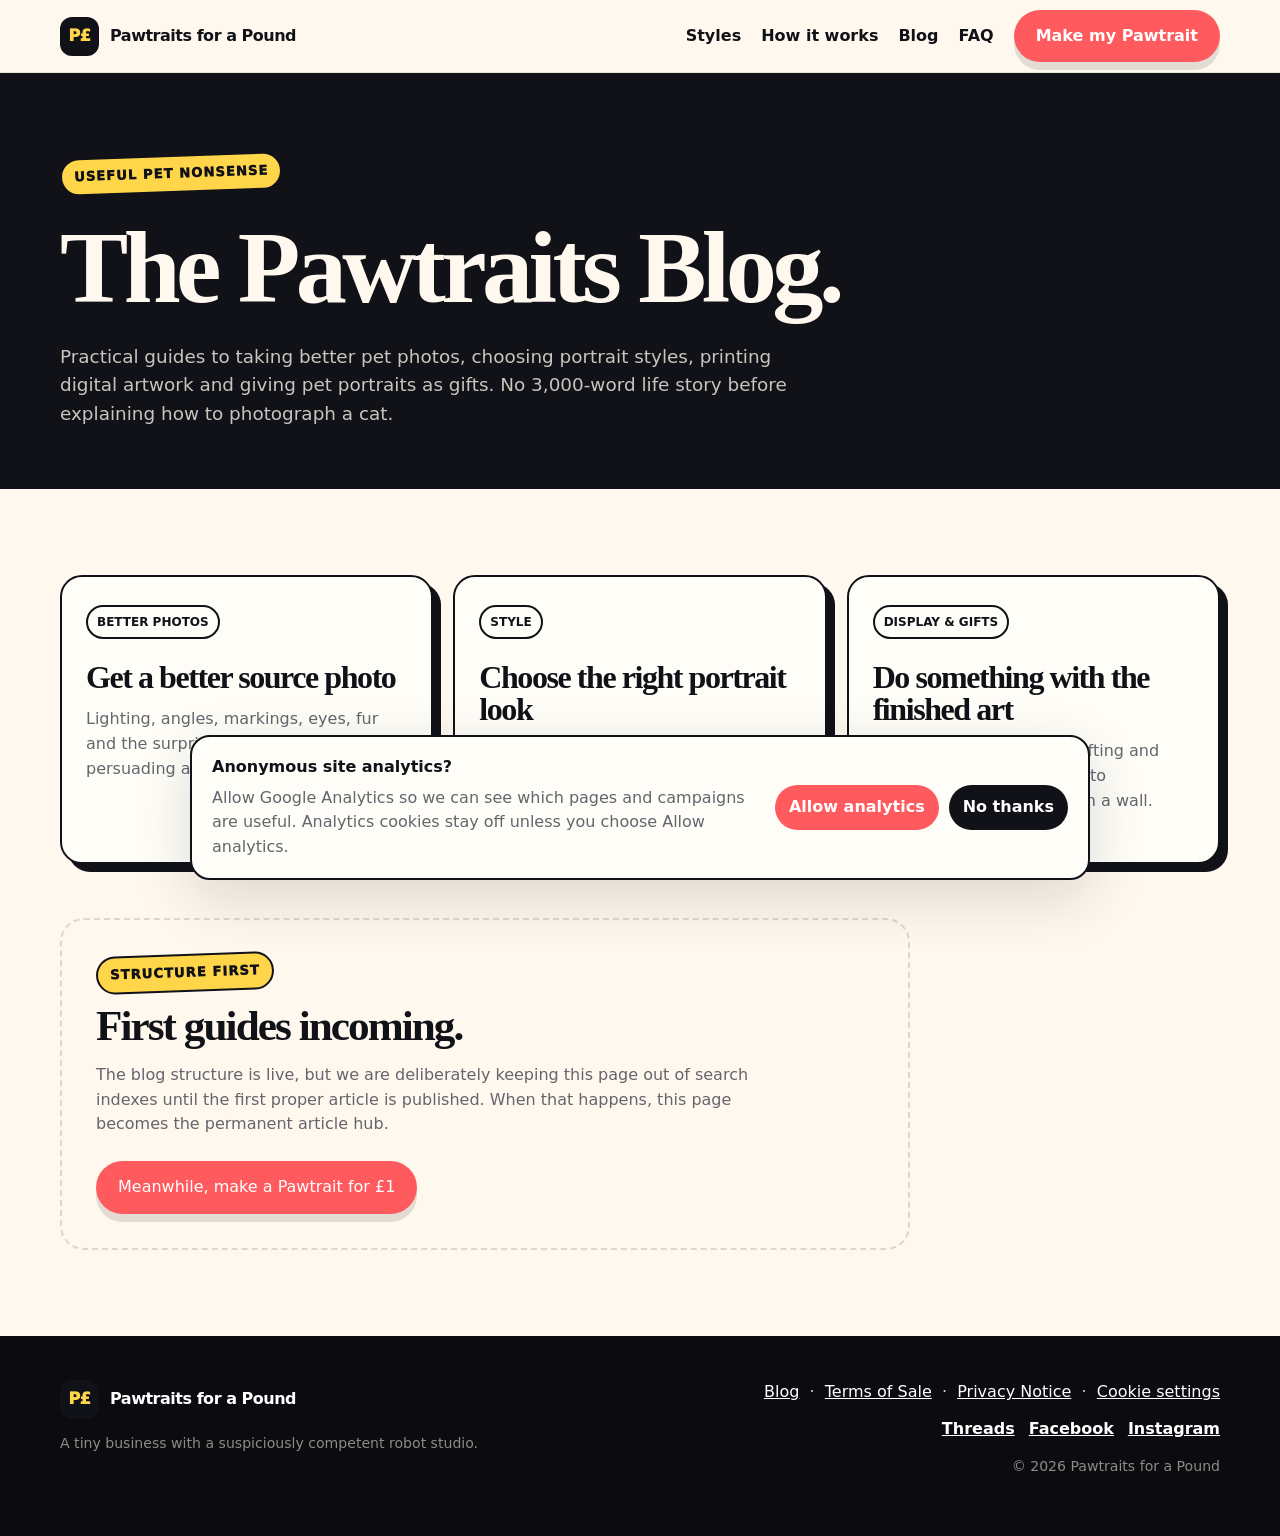
==== blog/index.html @ 9528f01d "Build Pawtraits blog structure and navigation" ====
<!doctype html>
<html lang="en-GB">
<head>
<!-- Google tag (gtag.js) -->
<script>
window.dataLayer = window.dataLayer || [];
function gtag(){dataLayer.push(arguments);}
gtag('consent', 'default', {
  'analytics_storage': 'denied',
  'ad_storage': 'denied',
  'ad_user_data': 'denied',
  'ad_personalization': 'denied'
});
try {
  if (localStorage.getItem('pawtraits_analytics_consent') === 'granted') {
    gtag('consent', 'update', {'analytics_storage': 'granted'});
  }
} catch (e) {}
</script>
<script async src="https://www.googletagmanager.com/gtag/js?id=G-D6NKF31LLG"></script>
<script>
gtag('js', new Date());
gtag('config', 'G-D6NKF31LLG');
</script>
<meta charset="utf-8">
<meta name="viewport" content="width=device-width,initial-scale=1">
<title>Pawtraits Blog | Pet photos, portrait styles and pet art guides</title>
<meta name="description" content="Practical Pawtraits guides to better pet photos, portrait styles, digital pet art, printing, framing and pet portrait gifts.">
<link rel="canonical" href="https://pawtraitsforapound.co.uk/blog/">
<meta name="robots" content="noindex,follow">
<meta property="og:type" content="website">
<meta property="og:title" content="Pawtraits Blog">
<meta property="og:description" content="Pet photos, portrait styles and useful pet-art guides without the ceremonial waffle.">
<meta property="og:url" content="https://pawtraitsforapound.co.uk/blog/">
<meta property="og:image" content="https://pawtraitsforapound.co.uk/assets/og.jpg">
<link rel="icon" href="/assets/favicon.svg" type="image/svg+xml">
<link rel="stylesheet" href="/styles.css">
<script type="application/ld+json">{"@context":"https://schema.org","@type":"Blog","name":"Pawtraits Blog","url":"https://pawtraitsforapound.co.uk/blog/","publisher":{"@type":"Organization","name":"Pawtraits for a Pound","url":"https://pawtraitsforapound.co.uk/"}}</script>
</head>
<body>
<a class="skip" href="#main">Skip to content</a>
<header class="site-header"><div class="wrap nav"><a class="brand" href="/"><span class="brand-mark">P£</span><span>Pawtraits for a Pound</span></a><nav class="nav-links" aria-label="Main navigation"><a href="/#styles">Styles</a><a href="/#how">How it works</a><a href="/blog/" aria-current="page">Blog</a><a href="/#faq">FAQ</a><a class="btn" href="/#order">Make my Pawtrait</a></nav></div></header>
<main id="main">
<section class="blog-hero"><div class="wrap"><span class="eyebrow">Useful pet nonsense</span><h1>The Pawtraits Blog.</h1><p class="lede">Practical guides to taking better pet photos, choosing portrait styles, printing digital artwork and giving pet portraits as gifts. No 3,000-word life story before explaining how to photograph a cat.</p></div></section>
<section class="section blog-section"><div class="wrap">
<div class="blog-topics">
<article class="topic-card"><span class="badge">BETTER PHOTOS</span><h2>Get a better source photo</h2><p>Lighting, angles, markings, eyes, fur and the surprisingly difficult business of persuading an animal to face a camera.</p></article>
<article class="topic-card"><span class="badge">STYLE</span><h2>Choose the right portrait look</h2><p>Royal, Watercolour, Modern and Pop Art, plus practical guidance on which visual treatment suits different pets and photographs.</p></article>
<article class="topic-card"><span class="badge">DISPLAY & GIFTS</span><h2>Do something with the finished art</h2><p>Printing, framing, sizing, gifting and turning a digital Pawtrait into something worth putting on a wall.</p></article>
</div>
<div class="blog-empty"><span class="eyebrow">Structure first</span><h2>First guides incoming.</h2><p>The blog structure is live, but we are deliberately keeping this page out of search indexes until the first proper article is published. When that happens, this page becomes the permanent article hub.</p><a class="btn" href="/#order">Meanwhile, make a Pawtrait for £1</a></div>
</div></section>
</main>
<footer><div class="wrap foot"><div><a class="brand" href="/"><span class="brand-mark">P£</span><span>Pawtraits for a Pound</span></a><p class="small">A tiny business with a suspiciously competent robot studio.</p></div><div class="footer-links"><div><a href="/blog/">Blog</a> &nbsp;·&nbsp; <a href="/terms/">Terms of Sale</a> &nbsp;·&nbsp; <a href="/privacy/">Privacy Notice</a> &nbsp;·&nbsp; <button class="text-button" id="cookie-settings" type="button">Cookie settings</button></div><div class="social-links"><a href="https://www.threads.com/@pawtraitsforapound" target="_blank" rel="me noopener">Threads</a><a href="https://www.facebook.com/PawtraitsForAPound" target="_blank" rel="me noopener">Facebook</a><a href="https://www.instagram.com/pawtraitsforapound" target="_blank" rel="me noopener">Instagram</a></div><p class="small">© 2026 Pawtraits for a Pound</p></div></div></footer>
<div class="consent-banner" id="analytics-consent" hidden><div><strong>Anonymous site analytics?</strong><p>Allow Google Analytics so we can see which pages and campaigns are useful. Analytics cookies stay off unless you choose Allow analytics.</p></div><div class="consent-actions"><button class="btn small-btn" id="analytics-accept" type="button">Allow analytics</button><button class="btn dark small-btn" id="analytics-decline" type="button">No thanks</button></div></div>
<script>
(function(){
  const key='pawtraits_analytics_consent';
  const banner=document.getElementById('analytics-consent');
  const read=()=>{try{return localStorage.getItem(key);}catch(e){return null;}};
  const set=(value)=>{try{localStorage.setItem(key,value);}catch(e){}};
  const apply=(value)=>{gtag('consent','update',{'analytics_storage':value==='granted'?'granted':'denied'});if(banner)banner.hidden=true;};
  if(!read()&&banner)banner.hidden=false;
  document.getElementById('analytics-accept')?.addEventListener('click',()=>{set('granted');apply('granted');});
  document.getElementById('analytics-decline')?.addEventListener('click',()=>{set('denied');apply('denied');});
  document.getElementById('cookie-settings')?.addEventListener('click',()=>{try{localStorage.removeItem(key);}catch(e){}if(banner)banner.hidden=false;});
})();
</script>
</body>
</html>
---- styles.css ----
:root{--ink:#111118;--paper:#fff8ee;--paper2:#fffdf8;--coral:#ff5b5f;--sun:#ffd54a;--lav:#a98bff;--teal:#2ec4b6;--muted:#66646c;--line:#ded8cc;--shadow:0 18px 60px rgba(17,17,24,.14)}
*{box-sizing:border-box}html{scroll-behavior:smooth}body{margin:0;background:var(--paper);color:var(--ink);font-family:Inter,ui-sans-serif,system-ui,-apple-system,BlinkMacSystemFont,"Segoe UI",sans-serif;line-height:1.55}img{max-width:100%;display:block}a{color:inherit}button,a.btn{font:inherit}.wrap{width:min(1160px,calc(100% - 36px));margin:auto}.site-header{position:sticky;top:0;z-index:20;background:rgba(255,248,238,.91);backdrop-filter:blur(16px);border-bottom:1px solid rgba(17,17,24,.08)}.nav{height:72px;display:flex;align-items:center;justify-content:space-between;gap:20px}.brand{display:flex;align-items:center;gap:11px;text-decoration:none;font-weight:900;letter-spacing:-.03em}.brand-mark{width:39px;height:39px;border-radius:12px;background:var(--ink);display:grid;place-items:center;color:var(--sun);font-weight:1000}.nav-links{display:flex;align-items:center;gap:20px;font-weight:700}.nav-links a{text-decoration:none}.btn{display:inline-flex;align-items:center;justify-content:center;gap:8px;border:0;border-radius:999px;background:var(--coral);color:white;text-decoration:none;font-weight:900;padding:14px 22px;box-shadow:0 8px 0 rgba(17,17,24,.12);transition:.18s transform,.18s box-shadow}.btn:hover{transform:translateY(-2px);box-shadow:0 10px 0 rgba(17,17,24,.12)}.btn.dark{background:var(--ink)}.hero{padding:72px 0 54px;overflow:hidden}.hero-grid{display:grid;grid-template-columns:1.03fr .97fr;align-items:center;gap:54px}.eyebrow{display:inline-flex;background:var(--sun);border:2px solid var(--ink);border-radius:999px;padding:7px 12px;font-weight:1000;text-transform:uppercase;font-size:.82rem;letter-spacing:.08em;transform:rotate(-2deg);color:var(--ink)}h1,h2,h3{font-family:ui-serif,Georgia,Cambria,"Times New Roman",serif;line-height:.96;letter-spacing:-.045em;margin:.25em 0}h1{font-size:clamp(3.6rem,8vw,7.4rem);max-width:760px}.hero p{font-size:clamp(1.08rem,2vw,1.32rem);max-width:680px;color:#3e3c43}.hero-actions{display:flex;gap:12px;align-items:center;flex-wrap:wrap;margin:28px 0 20px}.trust-row{display:flex;gap:16px 24px;flex-wrap:wrap;font-weight:800;font-size:.94rem}.trust-row span:before{content:"✓";margin-right:7px;color:#0b8f5a}.art-stack{position:relative;min-height:600px}.art-card{position:absolute;width:44%;border:8px solid white;border-bottom-width:42px;box-shadow:var(--shadow);background:white}.art-card img{aspect-ratio:4/5;object-fit:cover}.art-card:nth-child(1){left:3%;top:14%;transform:rotate(-7deg)}.art-card:nth-child(2){left:30%;top:0;transform:rotate(4deg);z-index:2}.art-card:nth-child(3){right:1%;top:17%;transform:rotate(7deg)}.art-card:nth-child(4){left:27%;bottom:0;transform:rotate(-2deg);z-index:3;width:39%}.art-label{position:absolute;left:12px;bottom:-32px;font-size:.78rem;font-weight:900}.section{padding:86px 0}.section.dark{background:var(--ink);color:var(--paper)}.section-title{font-size:clamp(2.8rem,5vw,5rem);max-width:850px}.lede{font-size:1.15rem;max-width:760px;color:var(--muted)}.dark .lede{color:#c9c5bd}.style-grid{display:grid;grid-template-columns:repeat(4,1fr);gap:18px;margin-top:34px}.style-card{position:relative;border-radius:24px;overflow:hidden;background:white;color:var(--ink);box-shadow:var(--shadow);transition:.2s transform}.style-card:hover{transform:translateY(-5px)}.style-card img{aspect-ratio:4/5;object-fit:cover}.style-copy{padding:17px}.style-copy h3{font-size:1.48rem;margin:0 0 6px}.style-copy p{font-size:.91rem;color:var(--muted);margin:0}.badge{position:absolute;top:14px;left:14px;background:var(--paper2);border:2px solid var(--ink);padding:6px 9px;border-radius:999px;font-weight:900;font-size:.75rem}.steps{display:grid;grid-template-columns:repeat(4,1fr);gap:20px;margin-top:36px}.step{border-top:3px solid var(--ink);padding-top:18px}.step-num{display:inline-grid;place-items:center;width:38px;height:38px;border-radius:50%;background:var(--sun);font-weight:1000;border:2px solid var(--ink)}.step h3{font-family:inherit;font-size:1.08rem;letter-spacing:0;line-height:1.2;margin:15px 0 7px}.step p{color:var(--muted);margin:0}.deal{background:linear-gradient(135deg,var(--sun),#ffeb8e);border:3px solid var(--ink);border-radius:32px;padding:42px;display:grid;grid-template-columns:1fr auto;gap:24px;align-items:center;box-shadow:10px 10px 0 var(--ink)}.deal strong{font-family:ui-serif,Georgia,serif;font-size:clamp(2.5rem,5vw,5rem);line-height:.9;letter-spacing:-.05em}.deal p{max-width:660px;margin:13px 0 0;font-weight:700}.order-shell{margin-top:34px;background:var(--ink);color:var(--paper);border:2px solid var(--ink);border-radius:28px;box-shadow:var(--shadow);overflow:hidden;padding:8px}.order-head{padding:30px 30px 2px}.order-head h3{font-size:2.2rem;margin:0}.order-head p{color:#c9c5bd;margin:.5rem 0}.tally-frame{width:100%;min-height:930px;border:0;background:var(--ink)}.fallback{padding:18px;text-align:center;font-size:.9rem;color:#c9c5bd}.fallback a{color:white}.faq{display:grid;grid-template-columns:1fr 1fr;gap:18px;margin-top:34px}.faq details{background:var(--paper2);border:1px solid var(--line);border-radius:18px;padding:18px 20px}.faq summary{font-weight:900;cursor:pointer;color:var(--ink)}.faq p{color:var(--muted)}footer{background:#0b0b10;color:#d6d1c7;padding:44px 0}.foot{display:flex;justify-content:space-between;gap:30px;align-items:flex-start}.foot a{color:white}.footer-links{text-align:right}.social-links{display:flex;gap:14px;justify-content:flex-end;margin-top:12px;font-weight:800}.text-button{border:0;background:none;padding:0;color:white;text-decoration:underline;cursor:pointer}.small{font-size:.88rem;color:#8f8b84}.consent-banner{position:fixed;left:20px;right:20px;bottom:20px;z-index:60;max-width:900px;margin:0 auto;background:var(--paper2);color:var(--ink);border:2px solid var(--ink);border-radius:20px;box-shadow:var(--shadow);padding:18px 20px;display:flex;align-items:center;justify-content:space-between;gap:20px}.consent-banner[hidden]{display:none}.consent-banner p{margin:.35rem 0 0;color:var(--muted)}.consent-actions{display:flex;gap:10px;flex:0 0 auto}.small-btn{padding:10px 14px;box-shadow:none}.small-btn:hover{box-shadow:none}.blog-hero{padding:82px 0 42px;background:var(--ink);color:var(--paper)}.blog-hero h1{max-width:900px}.blog-hero .lede{color:#c9c5bd}.blog-section{background:var(--paper)}.blog-topics{display:grid;grid-template-columns:repeat(3,1fr);gap:20px}.topic-card{position:relative;background:var(--paper2);border:2px solid var(--ink);border-radius:22px;padding:28px 24px 24px;box-shadow:8px 8px 0 var(--ink)}.topic-card .badge{position:static;display:inline-block;margin-bottom:18px}.topic-card h2{font-size:2rem;line-height:1;margin:.1em 0 .45em}.topic-card p{margin:0;color:var(--muted)}.blog-empty{margin-top:54px;padding:34px;border:2px dashed var(--line);border-radius:24px;max-width:850px}.blog-empty h2{font-size:2.7rem;margin:.3em 0}.blog-empty p{color:var(--muted);max-width:700px}.blog-empty .btn{margin-top:8px}.article-wrap{max-width:820px;margin:0 auto}.breadcrumbs{font-size:.9rem;font-weight:800;margin-bottom:28px}.article-header{padding:70px 0 34px}.article-meta{display:flex;gap:12px 22px;flex-wrap:wrap;color:var(--muted);font-weight:700}.article-prose{font-size:1.08rem}.article-prose h2{font-size:2.3rem;margin-top:2.2em}.article-prose h3{font-size:1.6rem;margin-top:1.8em}.article-prose p,.article-prose li{color:#3f3d44}.article-prose img{border-radius:20px;margin:30px 0}.article-cta{margin:54px 0;background:var(--ink);color:var(--paper);border-radius:24px;padding:30px}.article-cta p{color:#c9c5bd}.legal{max-width:820px;margin:0 auto;padding:70px 0 100px}.legal h1{font-size:clamp(3rem,7vw,5.6rem)}.legal h2{font-size:1.85rem;margin-top:2.2em}.legal p,.legal li{color:#4b4950}.legal .notice{background:#fff;border-left:5px solid var(--coral);padding:18px 20px;border-radius:12px;margin-top:2.4rem}.skip{position:absolute;left:-999px}.skip:focus{left:12px;top:12px;z-index:99;background:white;padding:10px}.mobile-cta{display:none}
@media(max-width:900px){.hero-grid{grid-template-columns:1fr}.art-stack{min-height:520px}.style-grid{grid-template-columns:1fr 1fr}.steps{grid-template-columns:1fr 1fr}.deal{grid-template-columns:1fr}.nav-links a:not(.btn){display:none}.faq{grid-template-columns:1fr}.blog-topics{grid-template-columns:1fr}.blog-hero{padding-top:58px}}
@media(max-width:560px){.wrap{width:min(100% - 24px,1160px)}.nav{height:62px}.brand{font-size:.92rem}.brand-mark{width:34px;height:34px}.nav .btn{padding:10px 14px}.hero{padding-top:42px}.hero-grid{gap:20px}.hero p{font-size:1.02rem}.art-stack{min-height:430px}.art-card{border-width:5px;border-bottom-width:31px}.art-label{bottom:-26px;font-size:.65rem}.style-grid{grid-template-columns:1fr 1fr;gap:10px}.style-copy{padding:12px}.style-copy h3{font-size:1.1rem}.style-copy p{display:none}.steps{grid-template-columns:1fr}.section{padding:60px 0}.deal{padding:26px;border-radius:24px}.order-shell{border-radius:20px}.order-head{padding:22px 18px 0}.tally-frame{min-height:1050px}.foot{display:block}.footer-links{text-align:left;margin-top:24px}.social-links{justify-content:flex-start;flex-wrap:wrap}.consent-banner{left:12px;right:12px;bottom:84px;display:block}.consent-actions{margin-top:14px;flex-wrap:wrap}.mobile-cta{display:flex;position:fixed;left:12px;right:12px;bottom:12px;z-index:30;background:var(--coral);color:white;text-decoration:none;justify-content:center;padding:14px;border-radius:999px;font-weight:1000;box-shadow:0 12px 35px rgba(0,0,0,.25)}body{padding-bottom:72px}}
@media(prefers-reduced-motion:reduce){html{scroll-behavior:auto}*{transition:none!important}}
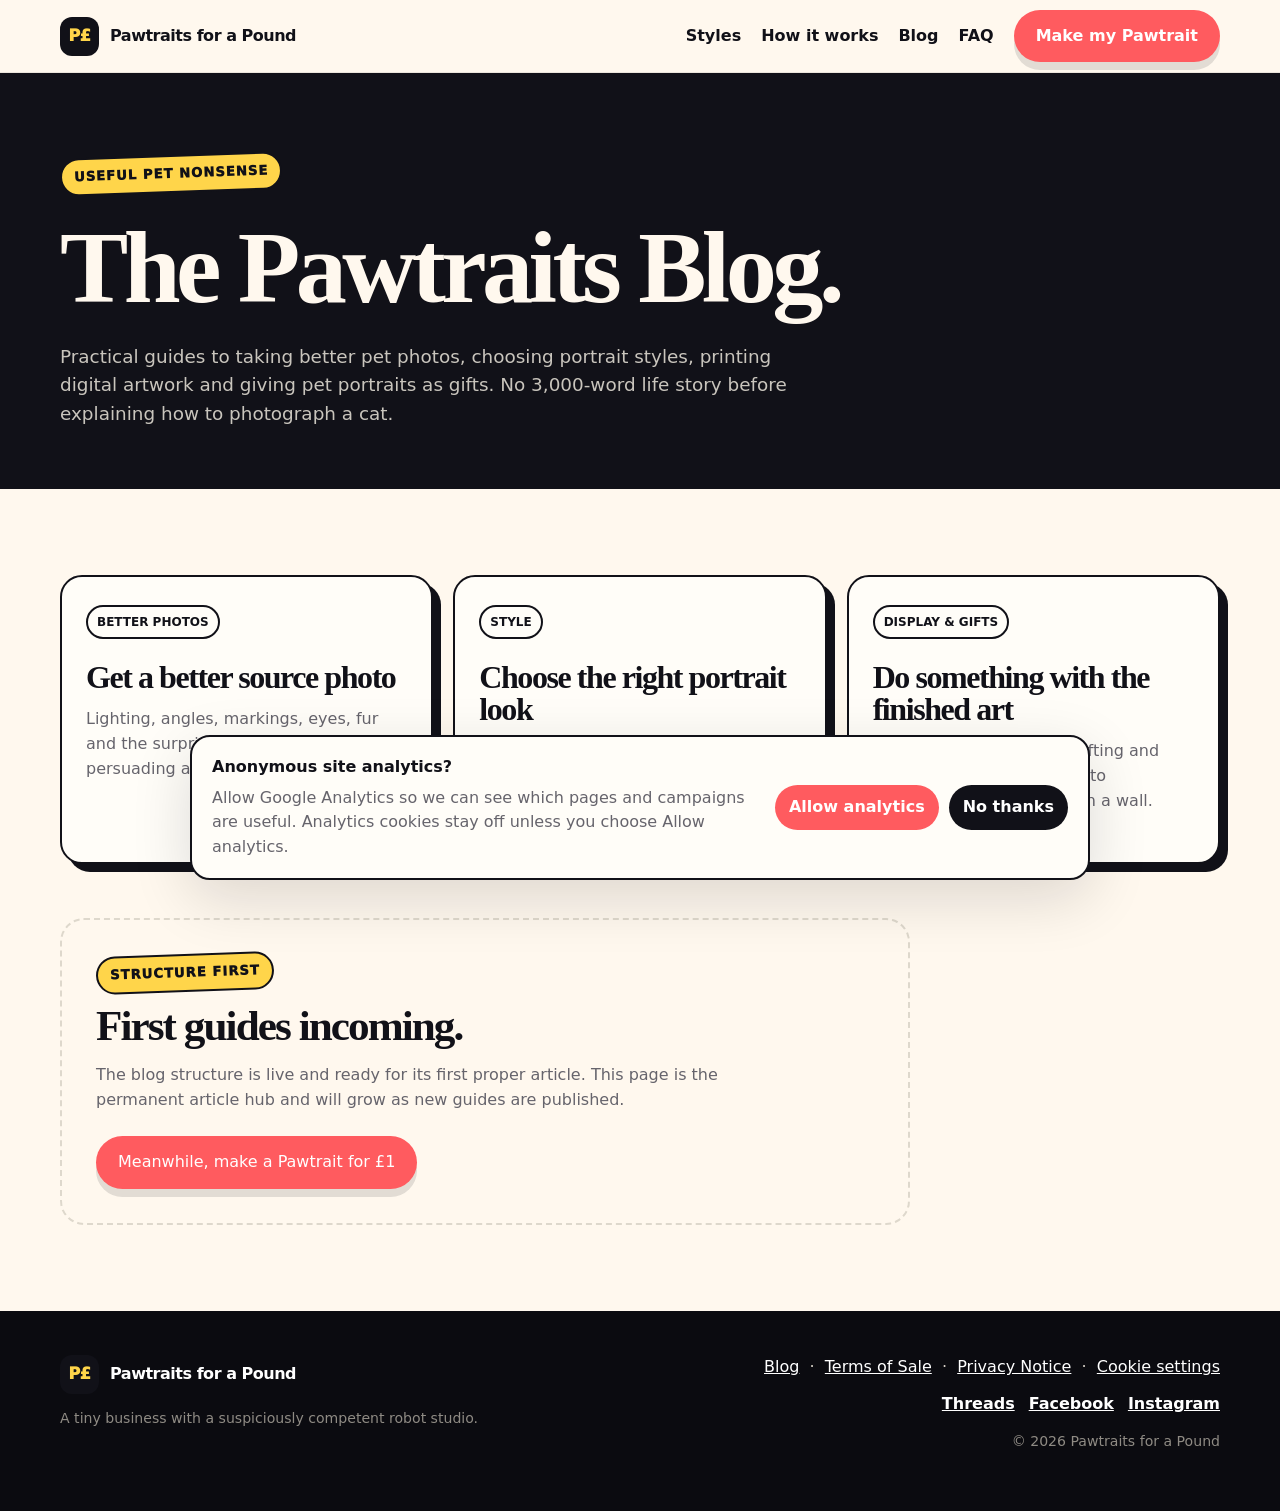
==== commit f1c0d920: "Fix favicon, consent banner and publish sitemap" ====
--- a/blog/index.html
+++ b/blog/index.html
@@ -27,13 +27,15 @@
 <title>Pawtraits Blog | Pet photos, portrait styles and pet art guides</title>
 <meta name="description" content="Practical Pawtraits guides to better pet photos, portrait styles, digital pet art, printing, framing and pet portrait gifts.">
 <link rel="canonical" href="https://pawtraitsforapound.co.uk/blog/">
-<meta name="robots" content="noindex,follow">
+<meta name="robots" content="index,follow">
 <meta property="og:type" content="website">
 <meta property="og:title" content="Pawtraits Blog">
 <meta property="og:description" content="Pet photos, portrait styles and useful pet-art guides without the ceremonial waffle.">
 <meta property="og:url" content="https://pawtraitsforapound.co.uk/blog/">
 <meta property="og:image" content="https://pawtraitsforapound.co.uk/assets/og.jpg">
-<link rel="icon" href="/assets/favicon.svg" type="image/svg+xml">
+<link rel="icon" href="/assets/favicon.ico?v=3" sizes="any">
+<link rel="icon" type="image/png" sizes="32x32" href="/assets/favicon-32.png?v=3">
+<link rel="apple-touch-icon" sizes="180x180" href="/assets/apple-touch-icon.png?v=3">
 <link rel="stylesheet" href="/styles.css">
 <script type="application/ld+json">{"@context":"https://schema.org","@type":"Blog","name":"Pawtraits Blog","url":"https://pawtraitsforapound.co.uk/blog/","publisher":{"@type":"Organization","name":"Pawtraits for a Pound","url":"https://pawtraitsforapound.co.uk/"}}</script>
 </head>
@@ -48,11 +50,11 @@
 <article class="topic-card"><span class="badge">STYLE</span><h2>Choose the right portrait look</h2><p>Royal, Watercolour, Modern and Pop Art, plus practical guidance on which visual treatment suits different pets and photographs.</p></article>
 <article class="topic-card"><span class="badge">DISPLAY & GIFTS</span><h2>Do something with the finished art</h2><p>Printing, framing, sizing, gifting and turning a digital Pawtrait into something worth putting on a wall.</p></article>
 </div>
-<div class="blog-empty"><span class="eyebrow">Structure first</span><h2>First guides incoming.</h2><p>The blog structure is live, but we are deliberately keeping this page out of search indexes until the first proper article is published. When that happens, this page becomes the permanent article hub.</p><a class="btn" href="/#order">Meanwhile, make a Pawtrait for £1</a></div>
+<div class="blog-empty"><span class="eyebrow">Structure first</span><h2>First guides incoming.</h2><p>The blog structure is live and ready for its first proper article. This page is the permanent article hub and will grow as new guides are published.</p><a class="btn" href="/#order">Meanwhile, make a Pawtrait for £1</a></div>
 </div></section>
 </main>
 <footer><div class="wrap foot"><div><a class="brand" href="/"><span class="brand-mark">P£</span><span>Pawtraits for a Pound</span></a><p class="small">A tiny business with a suspiciously competent robot studio.</p></div><div class="footer-links"><div><a href="/blog/">Blog</a> &nbsp;·&nbsp; <a href="/terms/">Terms of Sale</a> &nbsp;·&nbsp; <a href="/privacy/">Privacy Notice</a> &nbsp;·&nbsp; <button class="text-button" id="cookie-settings" type="button">Cookie settings</button></div><div class="social-links"><a href="https://www.threads.com/@pawtraitsforapound" target="_blank" rel="me noopener">Threads</a><a href="https://www.facebook.com/PawtraitsForAPound" target="_blank" rel="me noopener">Facebook</a><a href="https://www.instagram.com/pawtraitsforapound" target="_blank" rel="me noopener">Instagram</a></div><p class="small">© 2026 Pawtraits for a Pound</p></div></div></footer>
-<div class="consent-banner" id="analytics-consent" hidden><div><strong>Anonymous site analytics?</strong><p>Allow Google Analytics so we can see which pages and campaigns are useful. Analytics cookies stay off unless you choose Allow analytics.</p></div><div class="consent-actions"><button class="btn small-btn" id="analytics-accept" type="button">Allow analytics</button><button class="btn dark small-btn" id="analytics-decline" type="button">No thanks</button></div></div>
+<div class="consent-banner" id="analytics-consent"><div><strong>Anonymous site analytics?</strong><p>Allow Google Analytics so we can see which pages and campaigns are useful. Analytics cookies stay off unless you choose Allow analytics.</p></div><div class="consent-actions"><button class="btn small-btn" id="analytics-accept" type="button">Allow analytics</button><button class="btn dark small-btn" id="analytics-decline" type="button">No thanks</button></div></div>
 <script>
 (function(){
   const key='pawtraits_analytics_consent';
@@ -60,7 +62,7 @@
   const read=()=>{try{return localStorage.getItem(key);}catch(e){return null;}};
   const set=(value)=>{try{localStorage.setItem(key,value);}catch(e){}};
   const apply=(value)=>{gtag('consent','update',{'analytics_storage':value==='granted'?'granted':'denied'});if(banner)banner.hidden=true;};
-  if(!read()&&banner)banner.hidden=false;
+  if(banner){banner.hidden=!!read();}
   document.getElementById('analytics-accept')?.addEventListener('click',()=>{set('granted');apply('granted');});
   document.getElementById('analytics-decline')?.addEventListener('click',()=>{set('denied');apply('denied');});
   document.getElementById('cookie-settings')?.addEventListener('click',()=>{try{localStorage.removeItem(key);}catch(e){}if(banner)banner.hidden=false;});
